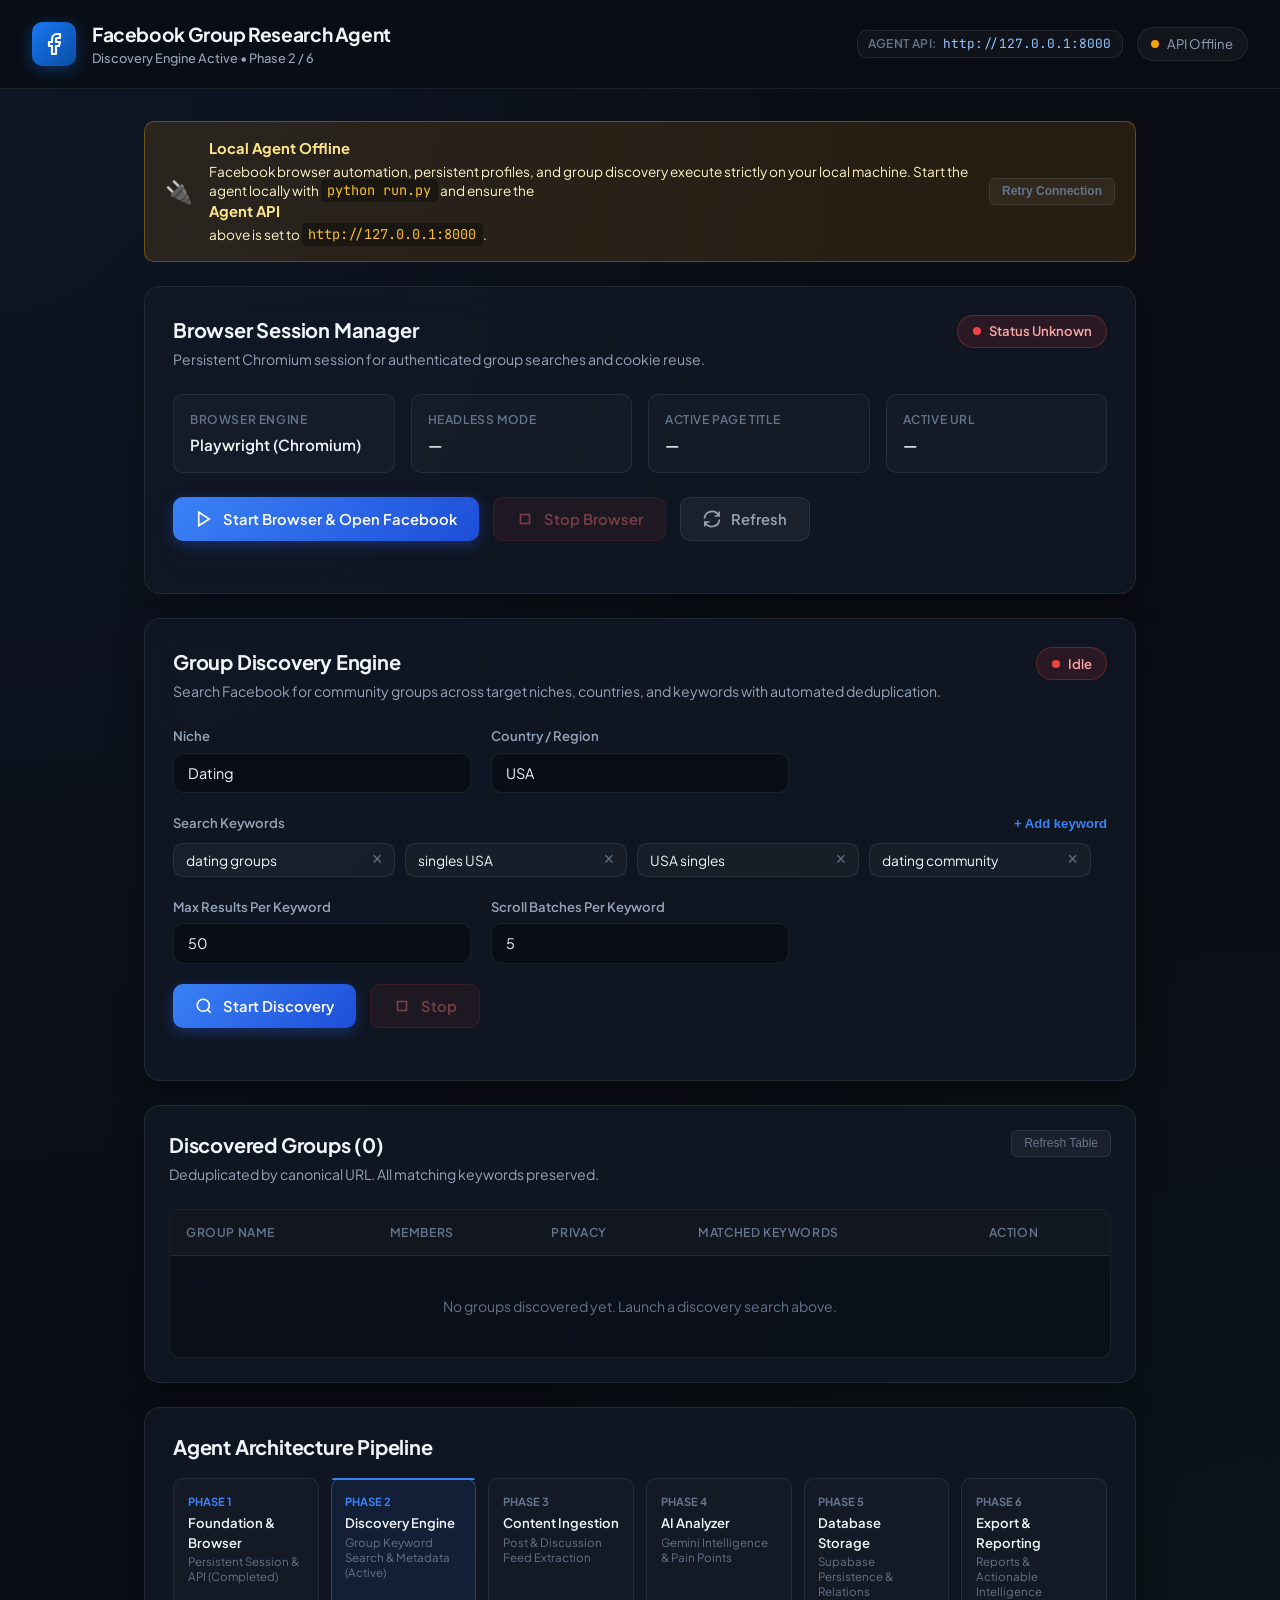
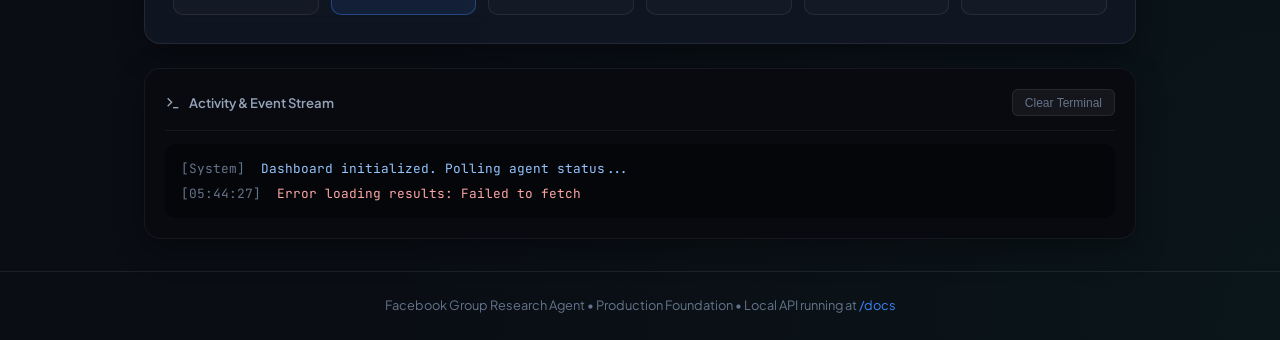
==== index.html @ 236887f1 "fix(vercel): provide root static files and minimal static vercel configuration" ====
<!DOCTYPE html>
<html lang="en">
<head>
  <meta charset="UTF-8">
  <meta name="viewport" content="width=device-width, initial-scale=1.0">
  <title>Facebook Group Research Agent - Control Dashboard</title>
  <link rel="preconnect" href="https://fonts.googleapis.com">
  <link rel="preconnect" href="https://fonts.gstatic.com" crossorigin>
  <link href="https://fonts.googleapis.com/css2?family=Plus+Jakarta+Sans:wght@400;500;600;700&family=JetBrains+Mono:wght@400;500&display=swap" rel="stylesheet">
  <link rel="stylesheet" href="styles.css">
  <link rel="stylesheet" href="/static/styles.css">
</head>
<body>
  <div class="app-layout">
    <!-- Header -->
    <header class="navbar">
      <div class="brand">
        <div class="brand-logo">
          <svg width="24" height="24" viewBox="0 0 24 24" fill="none" stroke="currentColor" stroke-width="2.2" stroke-linecap="round" stroke-linejoin="round">
            <path d="M18 2h-3a5 5 0 0 0-5 5v3H7v4h3v8h4v-8h3l1-4h-4V7a1 1 0 0 1 1-1h3z"></path>
          </svg>
        </div>
        <div>
          <h1 class="brand-title">Facebook Group Research Agent</h1>
          <p class="brand-subtitle">Discovery Engine Active • Phase 2 / 6</p>
        </div>
      </div>
      <div class="header-controls">
        <div class="api-endpoint-config">
          <label for="input-api-base" class="api-label">Agent API:</label>
          <input type="text" id="input-api-base" class="api-input" value="" placeholder="http://127.0.0.1:8000" title="Address of your local running agent server">
        </div>
        <div class="api-badge" id="api-health-badge">
          <span class="status-dot"></span>
          <span id="api-health-text">API Checking...</span>
        </div>
      </div>
    </header>

    <!-- Main Content -->
    <main class="main-container">
      <!-- Local Agent Connection Alert (Displayed when frontend is on Vercel and local agent is offline) -->
      <div id="agent-offline-alert" class="agent-offline-banner hidden">
        <div class="offline-icon">🔌</div>
        <div class="offline-content">
          <strong>Local Agent Offline</strong>
          <p>
            Facebook browser automation, persistent profiles, and group discovery execute strictly on your local machine.
            Start the agent locally with <code>python run.py</code> and ensure the <strong>Agent API</strong> above is set to <code>http://127.0.0.1:8000</code>.
          </p>
        </div>
        <button id="btn-retry-agent-conn" class="btn-sm btn-retry">Retry Connection</button>
      </div>

      <!-- Browser Status Card (Prompt 1) -->
      <section class="card">
        <div class="card-header">
          <div>
            <h2 class="card-title">Browser Session Manager</h2>
            <p class="card-description">
              Persistent Chromium session for authenticated group searches and cookie reuse.
            </p>
          </div>
          <div class="badge-status" id="browser-indicator-badge">
            <span class="pulse-dot" id="pulse-dot"></span>
            <span id="browser-status-label">Checking Status...</span>
          </div>
        </div>

        <div class="metrics-grid">
          <div class="metric-box">
            <div class="metric-label">Browser Engine</div>
            <div class="metric-value">Playwright (Chromium)</div>
          </div>
          <div class="metric-box">
            <div class="metric-label">Headless Mode</div>
            <div class="metric-value" id="headless-status">—</div>
          </div>
          <div class="metric-box">
            <div class="metric-label">Active Page Title</div>
            <div class="metric-value truncate" id="active-title">—</div>
          </div>
          <div class="metric-box">
            <div class="metric-label">Active URL</div>
            <div class="metric-value truncate" id="active-url">—</div>
          </div>
        </div>

        <div class="action-bar">
          <button id="btn-start-browser" class="btn btn-primary">
            <svg width="18" height="18" viewBox="0 0 24 24" fill="none" stroke="currentColor" stroke-width="2.2">
              <polygon points="5 3 19 12 5 21 5 3"></polygon>
            </svg>
            <span>Start Browser & Open Facebook</span>
          </button>
          
          <button id="btn-stop-browser" class="btn btn-secondary" disabled>
            <svg width="18" height="18" viewBox="0 0 24 24" fill="none" stroke="currentColor" stroke-width="2.2">
              <rect x="6" y="6" width="12" height="12"></rect>
            </svg>
            <span>Stop Browser</span>
          </button>

          <button id="btn-refresh-status" class="btn btn-ghost">
            <svg width="18" height="18" viewBox="0 0 24 24" fill="none" stroke="currentColor" stroke-width="2.2">
              <path d="M21.5 2v6h-6M2.5 22v-6h6M2 11.5a10 10 0 0 1 18.8-4.3M22 12.5a10 10 0 0 1-18.8 4.2"/>
            </svg>
            <span>Refresh</span>
          </button>
        </div>
      </section>

      <!-- Group Discovery Configuration & Control (Prompt 2) -->
      <section class="card">
        <div class="card-header">
          <div>
            <h2 class="card-title">Group Discovery Engine</h2>
            <p class="card-description">
              Search Facebook for community groups across target niches, countries, and keywords with automated deduplication.
            </p>
          </div>
          <div class="badge-status" id="discovery-indicator-badge">
            <span class="pulse-dot" id="discovery-pulse-dot"></span>
            <span id="discovery-status-label">Idle</span>
          </div>
        </div>

        <form id="discovery-form" class="discovery-grid">
          <div class="form-group">
            <label class="form-label" for="input-niche">Niche</label>
            <input type="text" id="input-niche" class="form-input" placeholder="e.g. Dating, Fitness, Real Estate" value="Dating" required>
          </div>

          <div class="form-group">
            <label class="form-label" for="input-country">Country / Region</label>
            <input type="text" id="input-country" class="form-input" placeholder="e.g. USA, UK, Canada" value="USA" required>
          </div>

          <div class="form-group full-width">
            <div class="label-row">
              <label class="form-label">Search Keywords</label>
              <button type="button" id="btn-add-keyword" class="btn-text">+ Add keyword</button>
            </div>
            <div id="keywords-container" class="keywords-list">
              <div class="keyword-pill-item">
                <input type="text" class="form-input keyword-input" value="dating groups" required>
                <button type="button" class="btn-remove-kw" title="Remove">&times;</button>
              </div>
              <div class="keyword-pill-item">
                <input type="text" class="form-input keyword-input" value="singles USA" required>
                <button type="button" class="btn-remove-kw" title="Remove">&times;</button>
              </div>
              <div class="keyword-pill-item">
                <input type="text" class="form-input keyword-input" value="USA singles">
                <button type="button" class="btn-remove-kw" title="Remove">&times;</button>
              </div>
              <div class="keyword-pill-item">
                <input type="text" class="form-input keyword-input" value="dating community">
                <button type="button" class="btn-remove-kw" title="Remove">&times;</button>
              </div>
            </div>
          </div>

          <div class="form-group">
            <label class="form-label" for="input-max-results">Max Results Per Keyword</label>
            <input type="number" id="input-max-results" class="form-input" min="5" max="100" value="50">
          </div>

          <div class="form-group">
            <label class="form-label" for="input-scroll-count">Scroll Batches Per Keyword</label>
            <input type="number" id="input-scroll-count" class="form-input" min="1" max="20" value="5">
          </div>
        </form>

        <!-- Live Progress Banner -->
        <div id="discovery-progress-banner" class="progress-banner hidden">
          <div class="progress-details">
            <div>
              <span class="progress-sub">Searching Keyword:</span>
              <strong id="prog-current-keyword" class="progress-keyword">—</strong>
            </div>
            <div>
              <span class="progress-sub">Progress:</span>
              <strong id="prog-keywords-ratio">0 / 0 keywords</strong>
            </div>
            <div>
              <span class="progress-sub">Unique Groups Found:</span>
              <strong id="prog-groups-count" class="progress-count">0</strong>
            </div>
          </div>
          <div class="progress-track">
            <div id="progress-bar-fill" class="progress-fill" style="width: 0%;"></div>
          </div>
        </div>

        <div class="action-bar" style="margin-top: 1.25rem;">
          <button id="btn-start-discovery" class="btn btn-primary">
            <svg width="18" height="18" viewBox="0 0 24 24" fill="none" stroke="currentColor" stroke-width="2.2">
              <circle cx="11" cy="11" r="8"></circle>
              <line x1="21" y1="21" x2="16.65" y2="16.65"></line>
            </svg>
            <span>Start Discovery</span>
          </button>

          <button id="btn-stop-discovery" class="btn btn-secondary" disabled>
            <svg width="18" height="18" viewBox="0 0 24 24" fill="none" stroke="currentColor" stroke-width="2.2">
              <rect x="6" y="6" width="12" height="12"></rect>
            </svg>
            <span>Stop</span>
          </button>
        </div>
      </section>

      <!-- Discovered Groups Results Table -->
      <section class="card results-card">
        <div class="card-header">
          <div>
            <h2 class="card-title">Discovered Groups (<span id="results-count-badge">0</span>)</h2>
            <p class="card-description">
              Deduplicated by canonical URL. All matching keywords preserved.
            </p>
          </div>
          <button id="btn-refresh-results" class="btn-sm">Refresh Table</button>
        </div>

        <div class="table-container">
          <table class="data-table" id="groups-table">
            <thead>
              <tr>
                <th>Group Name</th>
                <th>Members</th>
                <th>Privacy</th>
                <th>Matched Keywords</th>
                <th>Action</th>
              </tr>
            </thead>
            <tbody id="groups-table-body">
              <tr class="empty-row">
                <td colspan="5">No groups discovered yet. Launch a discovery search above.</td>
              </tr>
            </tbody>
          </table>
        </div>
      </section>

      <!-- Architecture Pipeline Roadmap -->
      <section class="card roadmap-card">
        <h2 class="card-title">Agent Architecture Pipeline</h2>
        <div class="pipeline-steps">
          <div class="step-card completed">
            <div class="step-num">Phase 1</div>
            <div class="step-title">Foundation & Browser</div>
            <div class="step-desc">Persistent Session & API (Completed)</div>
          </div>
          <div class="step-card active">
            <div class="step-num">Phase 2</div>
            <div class="step-title">Discovery Engine</div>
            <div class="step-desc">Group Keyword Search & Metadata (Active)</div>
          </div>
          <div class="step-card upcoming">
            <div class="step-num">Phase 3</div>
            <div class="step-title">Content Ingestion</div>
            <div class="step-desc">Post & Discussion Feed Extraction</div>
          </div>
          <div class="step-card upcoming">
            <div class="step-num">Phase 4</div>
            <div class="step-title">AI Analyzer</div>
            <div class="step-desc">Gemini Intelligence & Pain Points</div>
          </div>
          <div class="step-card upcoming">
            <div class="step-num">Phase 5</div>
            <div class="step-title">Database Storage</div>
            <div class="step-desc">Supabase Persistence & Relations</div>
          </div>
          <div class="step-card upcoming">
            <div class="step-num">Phase 6</div>
            <div class="step-title">Export & Reporting</div>
            <div class="step-desc">Reports & Actionable Intelligence</div>
          </div>
        </div>
      </section>

      <!-- Live Terminal / Activity Log -->
      <section class="card terminal-card">
        <div class="terminal-header">
          <div class="terminal-title">
            <svg width="16" height="16" viewBox="0 0 24 24" fill="none" stroke="currentColor" stroke-width="2">
              <polyline points="4 17 10 11 4 5"></polyline>
              <line x1="12" y1="19" x2="20" y2="19"></line>
            </svg>
            <span>Activity & Event Stream</span>
          </div>
          <button id="btn-clear-logs" class="btn-sm">Clear Terminal</button>
        </div>
        <div id="terminal-output" class="terminal-body">
          <div class="log-entry info"><span class="log-time">[System]</span> Dashboard initialized. Polling agent status...</div>
        </div>
      </section>
    </main>

    <footer class="footer">
      Facebook Group Research Agent &bull; Production Foundation &bull; Local API running at <a href="/docs" target="_blank">/docs</a>
    </footer>
  </div>

  <script src="app.js"></script>
  <script>
    // Fallback if not loaded via relative path
    if (typeof checkHealth === 'undefined') {
      const s = document.createElement('script');
      s.src = '/static/app.js';
      document.body.appendChild(s);
    }
  </script>
</body>
</html>
---- styles.css ----
:root {
  --bg-primary: #0a0d14;
  --bg-secondary: #101622;
  --bg-card: rgba(18, 24, 38, 0.75);
  --border-subtle: rgba(255, 255, 255, 0.08);
  --border-active: rgba(59, 130, 246, 0.4);
  
  --text-main: #f1f5f9;
  --text-muted: #94a3b8;
  --text-dim: #64748b;

  --accent-blue: #3b82f6;
  --accent-blue-hover: #2563eb;
  --accent-cyan: #06b6d4;
  --accent-green: #10b981;
  --accent-red: #ef4444;
  --accent-amber: #f59e0b;

  --font-sans: 'Plus Jakarta Sans', -apple-system, BlinkMacSystemFont, sans-serif;
  --font-mono: 'JetBrains Mono', monospace;
  --radius-lg: 16px;
  --radius-md: 10px;
  --radius-sm: 6px;
  --transition: all 0.2s cubic-bezier(0.16, 1, 0.3, 1);
}

* {
  box-sizing: border-box;
  margin: 0;
  padding: 0;
}

body {
  font-family: var(--font-sans);
  background-color: var(--bg-primary);
  background-image: 
    radial-gradient(at 0% 0%, rgba(59, 130, 246, 0.08) 0px, transparent 50%),
    radial-gradient(at 100% 100%, rgba(16, 185, 129, 0.05) 0px, transparent 50%);
  color: var(--text-main);
  min-height: 100vh;
  line-height: 1.5;
  -webkit-font-smoothing: antialiased;
}

.app-layout {
  display: flex;
  flex-direction: column;
  min-height: 100vh;
}

/* Navbar */
.navbar {
  display: flex;
  justify-content: space-between;
  align-items: center;
  padding: 1.25rem 2rem;
  background: rgba(10, 13, 20, 0.85);
  backdrop-filter: blur(12px);
  border-bottom: 1px solid var(--border-subtle);
  position: sticky;
  top: 0;
  z-index: 50;
}

.brand {
  display: flex;
  align-items: center;
  gap: 1rem;
}

.brand-logo {
  width: 44px;
  height: 44px;
  background: linear-gradient(135deg, #1877f2 0%, #0a4ea3 100%);
  border-radius: var(--radius-md);
  display: flex;
  align-items: center;
  justify-content: center;
  color: #fff;
  box-shadow: 0 4px 16px rgba(24, 119, 242, 0.35);
}

.brand-title {
  font-size: 1.2rem;
  font-weight: 700;
  letter-spacing: -0.02em;
}

.brand-subtitle {
  font-size: 0.8rem;
  color: var(--text-muted);
  font-weight: 500;
}

.header-controls {
  display: flex;
  align-items: center;
  gap: 0.85rem;
  flex-wrap: wrap;
}

.api-endpoint-config {
  display: inline-flex;
  align-items: center;
  gap: 0.4rem;
  background: rgba(255, 255, 255, 0.03);
  border: 1px solid var(--border-subtle);
  border-radius: var(--radius-md);
  padding: 0.25rem 0.6rem;
}

.api-label {
  font-size: 0.75rem;
  color: var(--text-dim);
  font-weight: 600;
  text-transform: uppercase;
  letter-spacing: 0.03em;
}

.api-input {
  background: transparent;
  border: none;
  color: #93c5fd;
  font-family: var(--font-mono);
  font-size: 0.8rem;
  outline: none;
  width: 170px;
}

.api-badge {
  display: inline-flex;
  align-items: center;
  gap: 0.5rem;
  background: rgba(255, 255, 255, 0.04);
  border: 1px solid var(--border-subtle);
  padding: 0.4rem 0.85rem;
  border-radius: 9999px;
  font-size: 0.82rem;
  color: var(--text-muted);
}

.status-dot {
  width: 8px;
  height: 8px;
  border-radius: 50%;
  background-color: var(--accent-amber);
}

.status-dot.active {
  background-color: var(--accent-green);
  box-shadow: 0 0 10px rgba(16, 185, 129, 0.8);
}

/* Main Container */
.main-container {
  flex: 1;
  max-width: 1040px;
  width: 100%;
  margin: 2rem auto;
  padding: 0 1.5rem;
  display: flex;
  flex-direction: column;
  gap: 1.5rem;
}

/* Agent Offline Banner */
.agent-offline-banner {
  display: flex;
  align-items: center;
  gap: 1rem;
  background: rgba(245, 158, 11, 0.12);
  border: 1px solid rgba(245, 158, 11, 0.35);
  border-radius: var(--radius-md);
  padding: 1rem 1.25rem;
  color: #fef3c7;
  font-size: 0.85rem;
  line-height: 1.4;
}

.agent-offline-banner.hidden {
  display: none;
}

.offline-icon {
  font-size: 1.4rem;
  line-height: 1;
}

.offline-content {
  flex: 1;
}

.offline-content strong {
  display: block;
  font-size: 0.92rem;
  color: #fde68a;
  margin-bottom: 0.2rem;
}

.offline-content code {
  background: rgba(0, 0, 0, 0.35);
  padding: 0.15rem 0.4rem;
  border-radius: 4px;
  color: #fbbf24;
  font-family: var(--font-mono);
}

.btn-retry {
  background: rgba(245, 158, 11, 0.2);
  border: 1px solid rgba(245, 158, 11, 0.4);
  color: #fef3c7;
  font-weight: 600;
  cursor: pointer;
  white-space: nowrap;
}

.btn-retry:hover {
  background: rgba(245, 158, 11, 0.35);
}

/* Card Common */
.card {
  background: var(--bg-card);
  border: 1px solid var(--border-subtle);
  border-radius: var(--radius-lg);
  padding: 1.75rem;
  backdrop-filter: blur(16px);
  box-shadow: 0 10px 30px rgba(0, 0, 0, 0.35);
  transition: var(--transition);
}

.card:hover {
  border-color: rgba(255, 255, 255, 0.12);
}

.card-header {
  display: flex;
  justify-content: space-between;
  align-items: flex-start;
  margin-bottom: 1.5rem;
}

.card-title {
  font-size: 1.25rem;
  font-weight: 700;
  letter-spacing: -0.01em;
}

.card-description {
  font-size: 0.88rem;
  color: var(--text-muted);
  margin-top: 0.25rem;
}

/* Status Badge */
.badge-status {
  display: inline-flex;
  align-items: center;
  gap: 0.5rem;
  background: rgba(239, 68, 68, 0.12);
  border: 1px solid rgba(239, 68, 68, 0.3);
  color: #fca5a5;
  padding: 0.35rem 0.9rem;
  border-radius: 9999px;
  font-size: 0.82rem;
  font-weight: 600;
}

.badge-status.running {
  background: rgba(16, 185, 129, 0.15);
  border-color: rgba(16, 185, 129, 0.4);
  color: #6ee7b7;
}

.pulse-dot {
  width: 8px;
  height: 8px;
  border-radius: 50%;
  background-color: var(--accent-red);
}

.badge-status.running .pulse-dot {
  background-color: var(--accent-green);
  box-shadow: 0 0 10px var(--accent-green);
  animation: pulse 2s infinite;
}

@keyframes pulse {
  0% { transform: scale(0.95); box-shadow: 0 0 0 0 rgba(16, 185, 129, 0.7); }
  70% { transform: scale(1); box-shadow: 0 0 0 6px rgba(16, 185, 129, 0); }
  100% { transform: scale(0.95); box-shadow: 0 0 0 0 rgba(16, 185, 129, 0); }
}

/* Metrics Grid */
.metrics-grid {
  display: grid;
  grid-template-columns: repeat(auto-fit, minmax(200px, 1fr));
  gap: 1rem;
  margin-bottom: 1.5rem;
}

.metric-box {
  background: rgba(255, 255, 255, 0.025);
  border: 1px solid var(--border-subtle);
  border-radius: var(--radius-md);
  padding: 1rem;
}

.metric-label {
  font-size: 0.75rem;
  color: var(--text-dim);
  text-transform: uppercase;
  letter-spacing: 0.05em;
  font-weight: 600;
  margin-bottom: 0.3rem;
}

.metric-value {
  font-size: 0.95rem;
  font-weight: 600;
  color: var(--text-main);
}

.truncate {
  white-space: nowrap;
  overflow: hidden;
  text-overflow: ellipsis;
}

/* Action Bar */
.action-bar {
  display: flex;
  flex-wrap: wrap;
  gap: 0.85rem;
  margin-bottom: 1.5rem;
}

.btn {
  display: inline-flex;
  align-items: center;
  gap: 0.6rem;
  padding: 0.75rem 1.4rem;
  font-size: 0.92rem;
  font-weight: 600;
  font-family: inherit;
  border-radius: var(--radius-md);
  cursor: pointer;
  border: none;
  transition: var(--transition);
}

.btn:disabled {
  opacity: 0.45;
  cursor: not-allowed;
  pointer-events: none;
}

.btn-primary {
  background: linear-gradient(135deg, var(--accent-blue) 0%, #1d4ed8 100%);
  color: #fff;
  box-shadow: 0 4px 14px rgba(37, 99, 235, 0.35);
}

.btn-primary:hover:not(:disabled) {
  background: linear-gradient(135deg, #2563eb 0%, #1e40af 100%);
  transform: translateY(-1px);
  box-shadow: 0 6px 20px rgba(37, 99, 235, 0.45);
}

.btn-secondary {
  background: rgba(239, 68, 68, 0.15);
  border: 1px solid rgba(239, 68, 68, 0.3);
  color: #f87171;
}

.btn-secondary:hover:not(:disabled) {
  background: rgba(239, 68, 68, 0.25);
  transform: translateY(-1px);
}

.btn-ghost {
  background: rgba(255, 255, 255, 0.05);
  border: 1px solid var(--border-subtle);
  color: var(--text-muted);
}

.btn-ghost:hover {
  background: rgba(255, 255, 255, 0.1);
  color: var(--text-main);
}

.btn-sm {
  background: rgba(255, 255, 255, 0.05);
  border: 1px solid var(--border-subtle);
  color: var(--text-dim);
  padding: 0.35rem 0.75rem;
  font-size: 0.75rem;
  border-radius: var(--radius-sm);
  cursor: pointer;
  transition: var(--transition);
}

.btn-sm:hover {
  background: rgba(255, 255, 255, 0.1);
  color: var(--text-main);
}

/* Notice Box */
.notice-box {
  display: flex;
  gap: 0.85rem;
  background: rgba(59, 130, 246, 0.08);
  border: 1px solid rgba(59, 130, 246, 0.25);
  border-radius: var(--radius-md);
  padding: 0.9rem 1.15rem;
  font-size: 0.85rem;
  line-height: 1.5;
  color: #bfdbfe;
}

.notice-icon {
  font-size: 1.2rem;
  line-height: 1;
}

.notice-text code {
  background: rgba(0, 0, 0, 0.3);
  padding: 0.1rem 0.4rem;
  border-radius: 4px;
  font-family: var(--font-mono);
  font-size: 0.8rem;
  color: #93c5fd;
}

/* Roadmap Pipeline */
.roadmap-card {
  padding-top: 1.5rem;
}

.pipeline-steps {
  display: grid;
  grid-template-columns: repeat(auto-fit, minmax(140px, 1fr));
  gap: 0.75rem;
  margin-top: 1rem;
}

.step-card {
  background: rgba(255, 255, 255, 0.02);
  border: 1px solid var(--border-subtle);
  border-radius: var(--radius-md);
  padding: 0.85rem;
  position: relative;
  transition: var(--transition);
}

.step-card.active {
  background: rgba(59, 130, 246, 0.1);
  border-color: rgba(59, 130, 246, 0.4);
}

.step-card.active::before {
  content: "";
  position: absolute;
  top: -1px;
  left: 0;
  right: 0;
  height: 2px;
  background: var(--accent-blue);
  border-radius: 4px 4px 0 0;
}

.step-num {
  font-size: 0.7rem;
  font-weight: 700;
  color: var(--accent-blue);
  text-transform: uppercase;
  margin-bottom: 0.2rem;
}

.step-card.upcoming .step-num {
  color: var(--text-dim);
}

.step-title {
  font-size: 0.82rem;
  font-weight: 600;
  color: var(--text-main);
  margin-bottom: 0.2rem;
}

.step-desc {
  font-size: 0.72rem;
  color: var(--text-dim);
  line-height: 1.3;
}

/* Terminal Card */
.terminal-card {
  padding: 1.25rem;
  background: #080a0f;
  border-color: rgba(255, 255, 255, 0.06);
}

.terminal-header {
  display: flex;
  justify-content: space-between;
  align-items: center;
  padding-bottom: 0.85rem;
  border-bottom: 1px solid rgba(255, 255, 255, 0.06);
  margin-bottom: 0.85rem;
}

.terminal-title {
  display: flex;
  align-items: center;
  gap: 0.5rem;
  font-size: 0.82rem;
  font-weight: 600;
  color: var(--text-muted);
}

.terminal-body {
  font-family: var(--font-mono);
  font-size: 0.8rem;
  background: rgba(0, 0, 0, 0.4);
  padding: 1rem;
  border-radius: var(--radius-md);
  max-height: 220px;
  overflow-y: auto;
  display: flex;
  flex-direction: column;
  gap: 0.4rem;
}

.log-entry {
  line-height: 1.4;
  word-break: break-all;
}

.log-time {
  color: var(--text-dim);
  margin-right: 0.5rem;
}

.log-entry.info {
  color: #93c5fd;
}

.log-entry.success {
  color: #86efac;
}

.log-entry.error {
  color: #fca5a5;
}

.log-entry.warning {
  color: #fde047;
}

/* Footer */
.footer {
  text-align: center;
  padding: 1.5rem;
  font-size: 0.8rem;
  color: var(--text-dim);
  border-top: 1px solid var(--border-subtle);
}

.footer a {
  color: var(--accent-blue);
  text-decoration: none;
}

.footer a:hover {
  text-decoration: underline;
}

/* =========================================
   Discovery UI Styles (Prompt 2)
   ========================================= */

.discovery-grid {
  display: grid;
  grid-template-columns: repeat(auto-fit, minmax(220px, 1fr));
  gap: 1.25rem;
  margin-top: 1rem;
}

.form-group {
  display: flex;
  flex-direction: column;
  gap: 0.4rem;
}

.form-group.full-width {
  grid-column: 1 / -1;
}

.label-row {
  display: flex;
  justify-content: space-between;
  align-items: center;
}

.form-label {
  font-size: 0.82rem;
  font-weight: 600;
  color: var(--text-muted);
}

.btn-text {
  background: none;
  border: none;
  color: var(--accent-blue);
  font-size: 0.82rem;
  font-weight: 600;
  cursor: pointer;
  padding: 0;
  transition: var(--transition);
}

.btn-text:hover {
  color: #60a5fa;
  text-decoration: underline;
}

.form-input {
  background: rgba(0, 0, 0, 0.35);
  border: 1px solid var(--border-subtle);
  border-radius: var(--radius-md);
  padding: 0.65rem 0.9rem;
  font-size: 0.9rem;
  color: var(--text-main);
  font-family: inherit;
  outline: none;
  transition: var(--transition);
}

.form-input:focus {
  border-color: var(--accent-blue);
  box-shadow: 0 0 0 3px rgba(59, 130, 246, 0.2);
}

/* Keywords dynamic list */
.keywords-list {
  display: flex;
  flex-wrap: wrap;
  gap: 0.6rem;
  margin-top: 0.25rem;
}

.keyword-pill-item {
  display: inline-flex;
  align-items: center;
  background: rgba(255, 255, 255, 0.04);
  border: 1px solid var(--border-subtle);
  border-radius: var(--radius-md);
  padding: 0.2rem 0.4rem 0.2rem 0.75rem;
  gap: 0.4rem;
}

.keyword-pill-item .keyword-input {
  background: transparent;
  border: none;
  color: var(--text-main);
  font-size: 0.86rem;
  padding: 0.25rem 0;
  min-width: 130px;
  outline: none;
}

.btn-remove-kw {
  background: none;
  border: none;
  color: var(--text-dim);
  font-size: 1.1rem;
  cursor: pointer;
  line-height: 1;
  padding: 0.2rem 0.35rem;
  border-radius: 4px;
  transition: var(--transition);
}

.btn-remove-kw:hover {
  color: var(--accent-red);
  background: rgba(239, 68, 68, 0.15);
}

/* Progress Banner */
.progress-banner {
  background: rgba(59, 130, 246, 0.09);
  border: 1px solid rgba(59, 130, 246, 0.3);
  border-radius: var(--radius-md);
  padding: 1rem 1.25rem;
  margin-top: 1.25rem;
  transition: var(--transition);
}

.progress-banner.hidden {
  display: none;
}

.progress-details {
  display: flex;
  flex-wrap: wrap;
  justify-content: space-between;
  gap: 1rem;
  font-size: 0.85rem;
  margin-bottom: 0.75rem;
}

.progress-sub {
  color: var(--text-dim);
  margin-right: 0.35rem;
}

.progress-keyword {
  color: #93c5fd;
  font-weight: 600;
}

.progress-count {
  color: var(--accent-green);
  font-weight: 700;
}

.progress-track {
  width: 100%;
  height: 6px;
  background: rgba(255, 255, 255, 0.08);
  border-radius: 999px;
  overflow: hidden;
}

.progress-fill {
  height: 100%;
  background: linear-gradient(90deg, var(--accent-blue) 0%, var(--accent-cyan) 100%);
  border-radius: 999px;
  transition: width 0.3s ease;
}

/* Results Table */
.results-card {
  padding: 1.5rem;
}

.table-container {
  overflow-x: auto;
  border: 1px solid var(--border-subtle);
  border-radius: var(--radius-md);
  background: rgba(0, 0, 0, 0.25);
  margin-top: 1rem;
}

.data-table {
  width: 100%;
  border-collapse: collapse;
  text-align: left;
  font-size: 0.88rem;
}

.data-table th {
  background: rgba(255, 255, 255, 0.03);
  padding: 0.85rem 1rem;
  color: var(--text-dim);
  font-weight: 600;
  font-size: 0.76rem;
  text-transform: uppercase;
  letter-spacing: 0.05em;
  border-bottom: 1px solid var(--border-subtle);
}

.data-table td {
  padding: 0.9rem 1rem;
  border-bottom: 1px solid var(--border-subtle);
  color: var(--text-main);
  vertical-align: middle;
}

.data-table tr:last-child td {
  border-bottom: none;
}

.data-table tr:hover:not(.empty-row) {
  background: rgba(255, 255, 255, 0.02);
}

.empty-row td {
  text-align: center;
  color: var(--text-dim);
  padding: 2.5rem 1rem;
}

.privacy-tag {
  display: inline-flex;
  align-items: center;
  padding: 0.2rem 0.55rem;
  border-radius: 999px;
  font-size: 0.72rem;
  font-weight: 600;
  text-transform: uppercase;
}

.privacy-tag.public {
  background: rgba(16, 185, 129, 0.15);
  color: #6ee7b7;
  border: 1px solid rgba(16, 185, 129, 0.3);
}

.privacy-tag.private {
  background: rgba(245, 158, 11, 0.15);
  color: #fcd34d;
  border: 1px solid rgba(245, 158, 11, 0.3);
}

.privacy-tag.unknown {
  background: rgba(255, 255, 255, 0.05);
  color: var(--text-dim);
  border: 1px solid var(--border-subtle);
}

.keywords-badge-list {
  display: flex;
  flex-wrap: wrap;
  gap: 0.3rem;
}

.kw-badge {
  background: rgba(59, 130, 246, 0.12);
  color: #bfdbfe;
  padding: 0.15rem 0.45rem;
  border-radius: 4px;
  font-size: 0.74rem;
  font-weight: 500;
}

.btn-table-action {
  display: inline-flex;
  align-items: center;
  gap: 0.35rem;
  color: var(--accent-blue);
  text-decoration: none;
  font-weight: 600;
  font-size: 0.8rem;
  padding: 0.35rem 0.7rem;
  border-radius: var(--radius-sm);
  background: rgba(59, 130, 246, 0.1);
  transition: var(--transition);
}

.btn-table-action:hover {
  background: rgba(59, 130, 246, 0.22);
  color: #60a5fa;
}
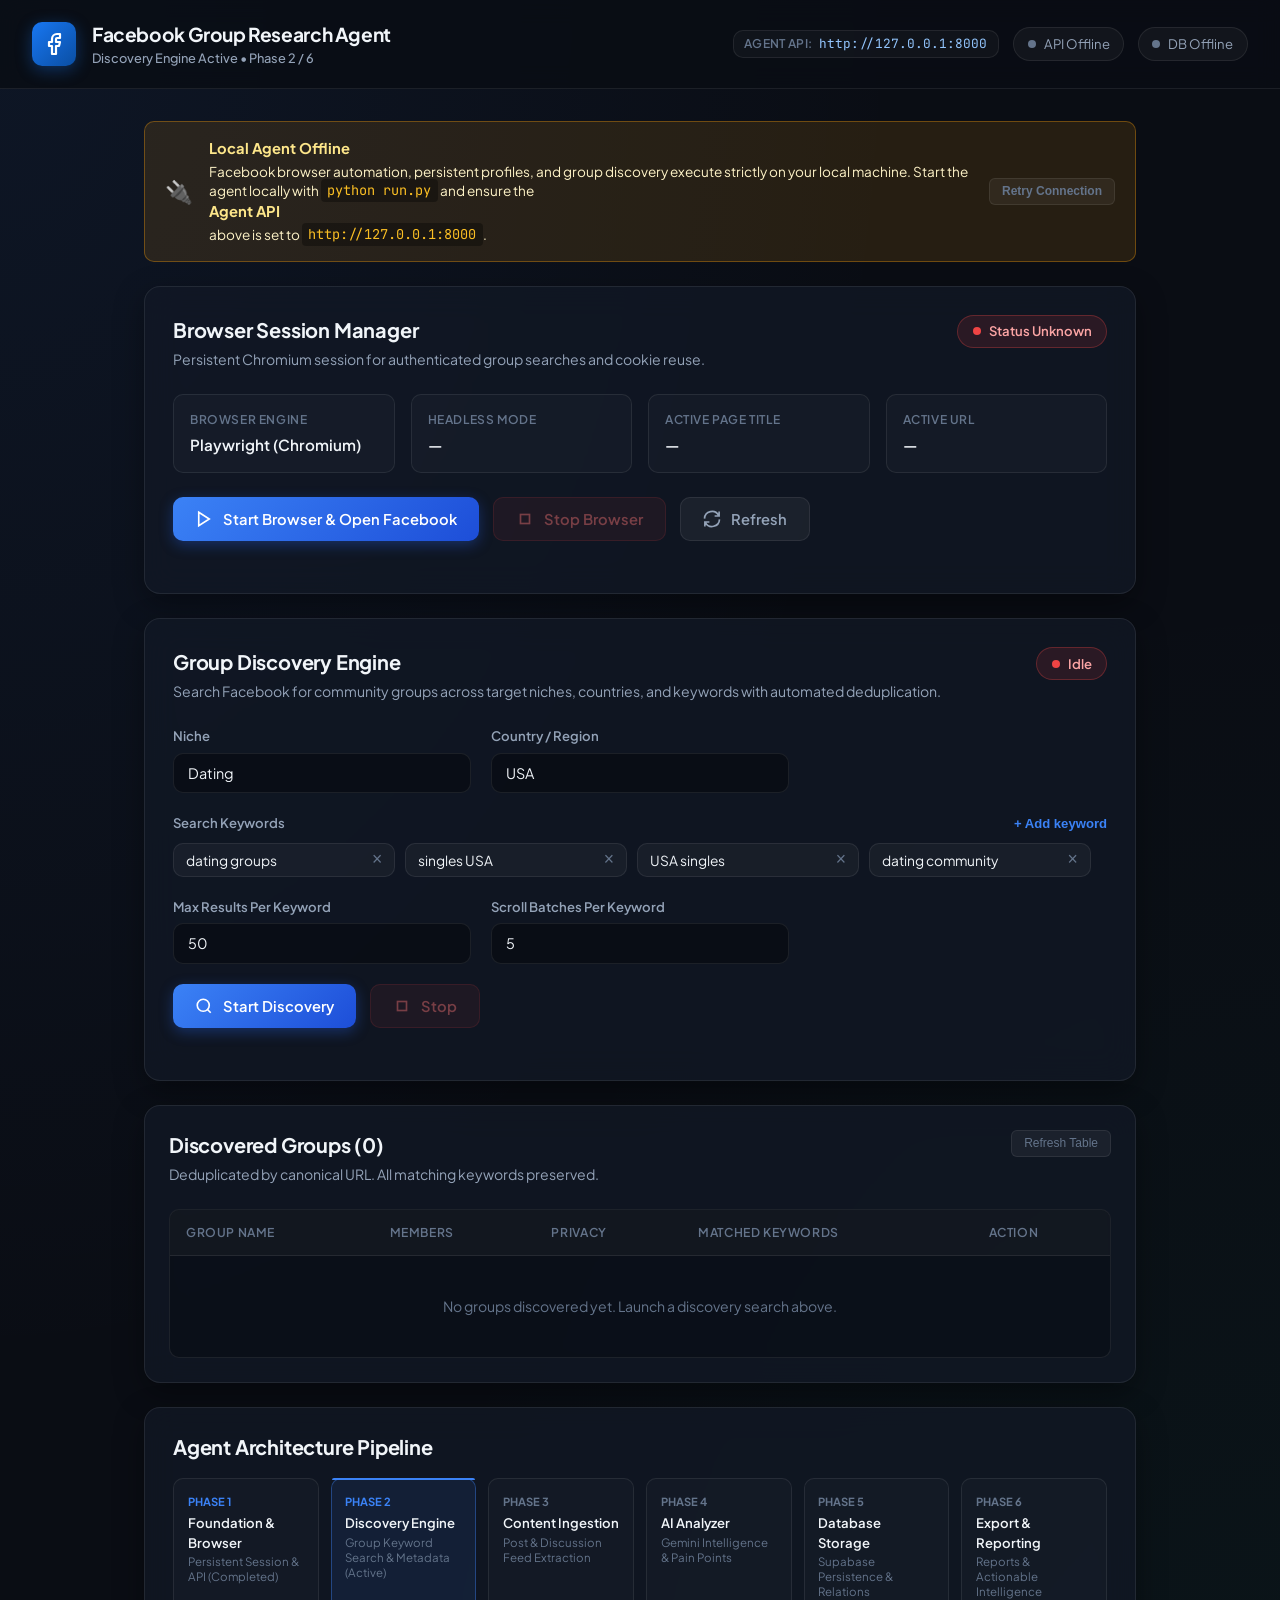
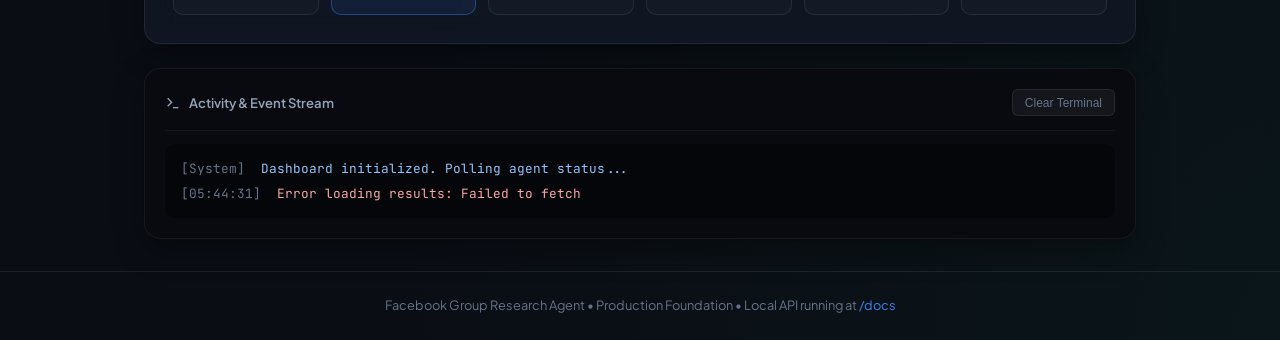
==== commit eb62a693: "feat: complete Supabase persistence and live database integration" ====
--- a/index.html
+++ b/index.html
@@ -34,6 +34,10 @@
           <span class="status-dot"></span>
           <span id="api-health-text">API Checking...</span>
         </div>
+        <div class="api-badge" id="db-health-badge" title="Supabase Database Persistence Status">
+          <span class="status-dot" id="db-status-dot"></span>
+          <span id="db-health-text">DB Checking...</span>
+        </div>
       </div>
     </header>
 
--- a/styles.css
+++ b/styles.css
@@ -143,12 +143,22 @@
   width: 8px;
   height: 8px;
   border-radius: 50%;
-  background-color: var(--accent-amber);
+  background-color: var(--text-dim);
 }
 
 .status-dot.active {
   background-color: var(--accent-green);
   box-shadow: 0 0 10px rgba(16, 185, 129, 0.8);
+}
+
+.status-dot.warning {
+  background-color: var(--accent-amber);
+  box-shadow: 0 0 10px rgba(245, 158, 11, 0.8);
+}
+
+.status-dot.error {
+  background-color: var(--accent-red);
+  box-shadow: 0 0 10px rgba(239, 68, 68, 0.8);
 }
 
 /* Main Container */
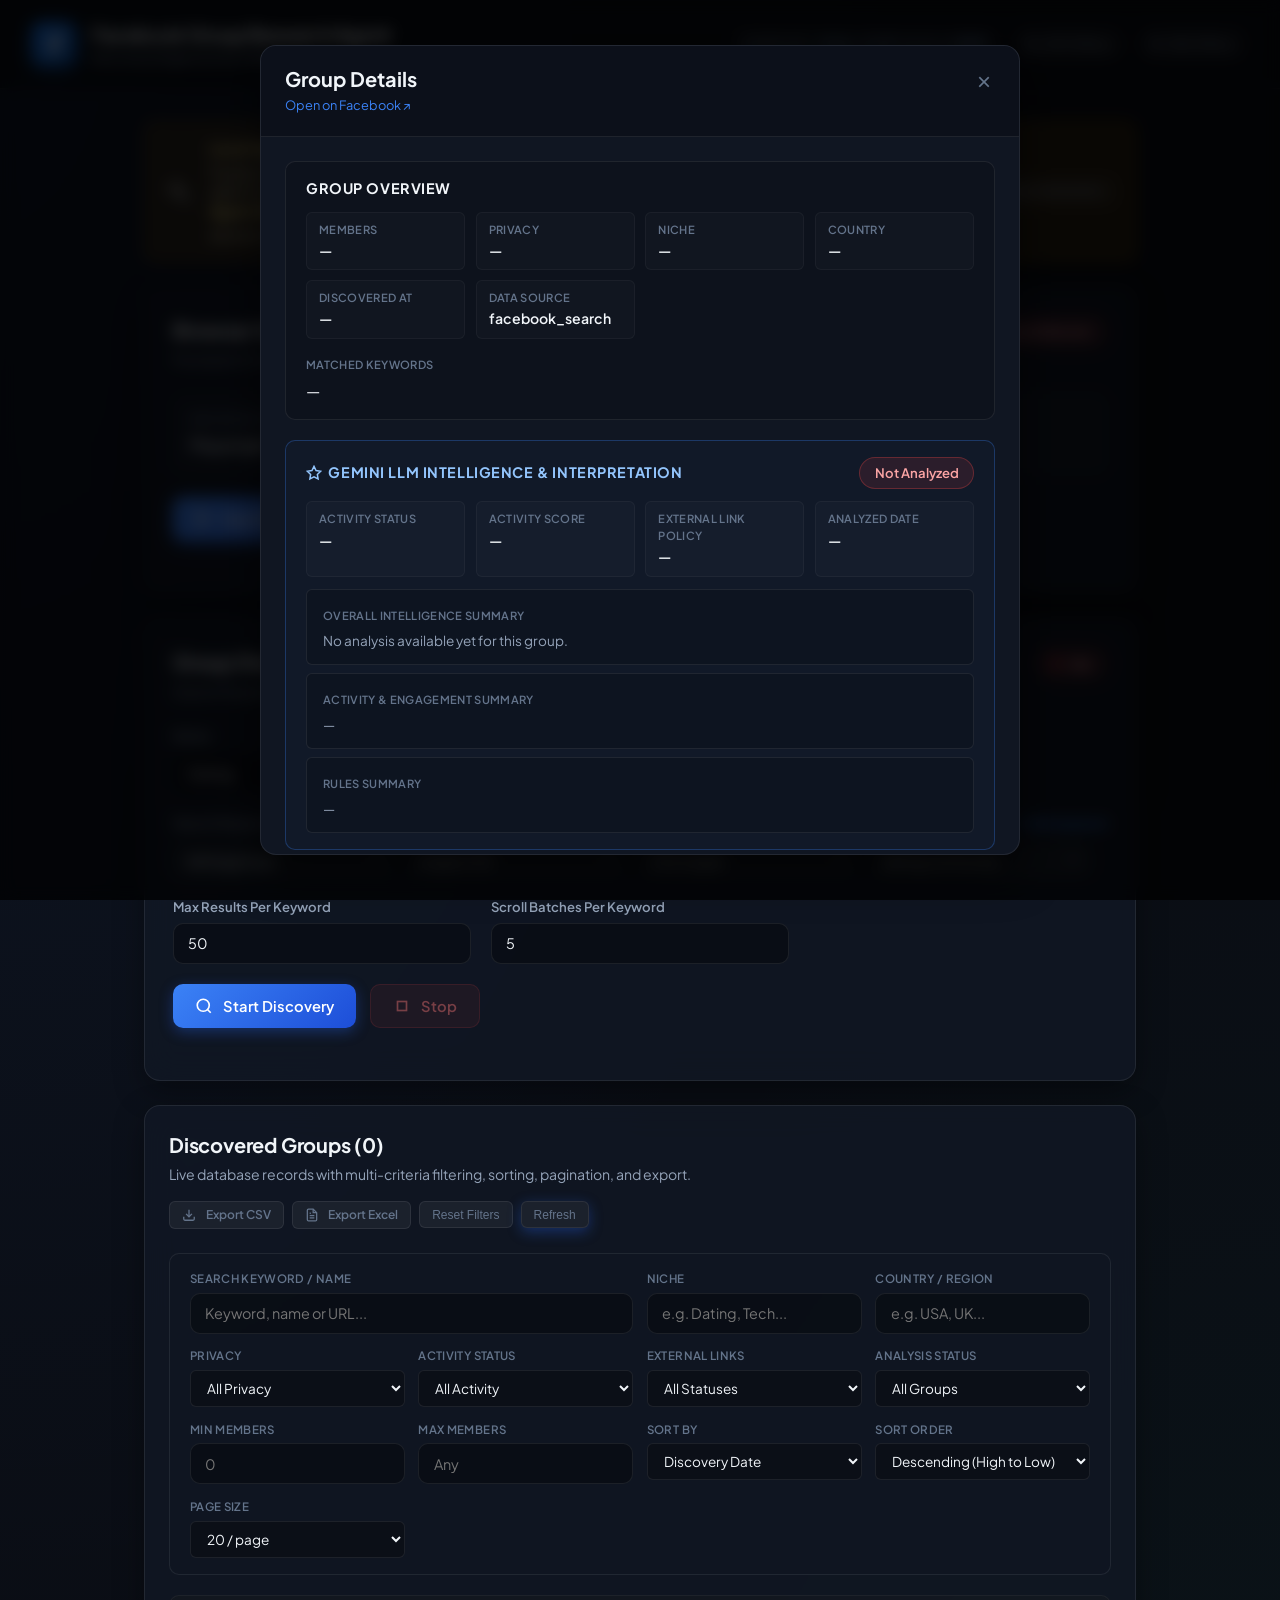
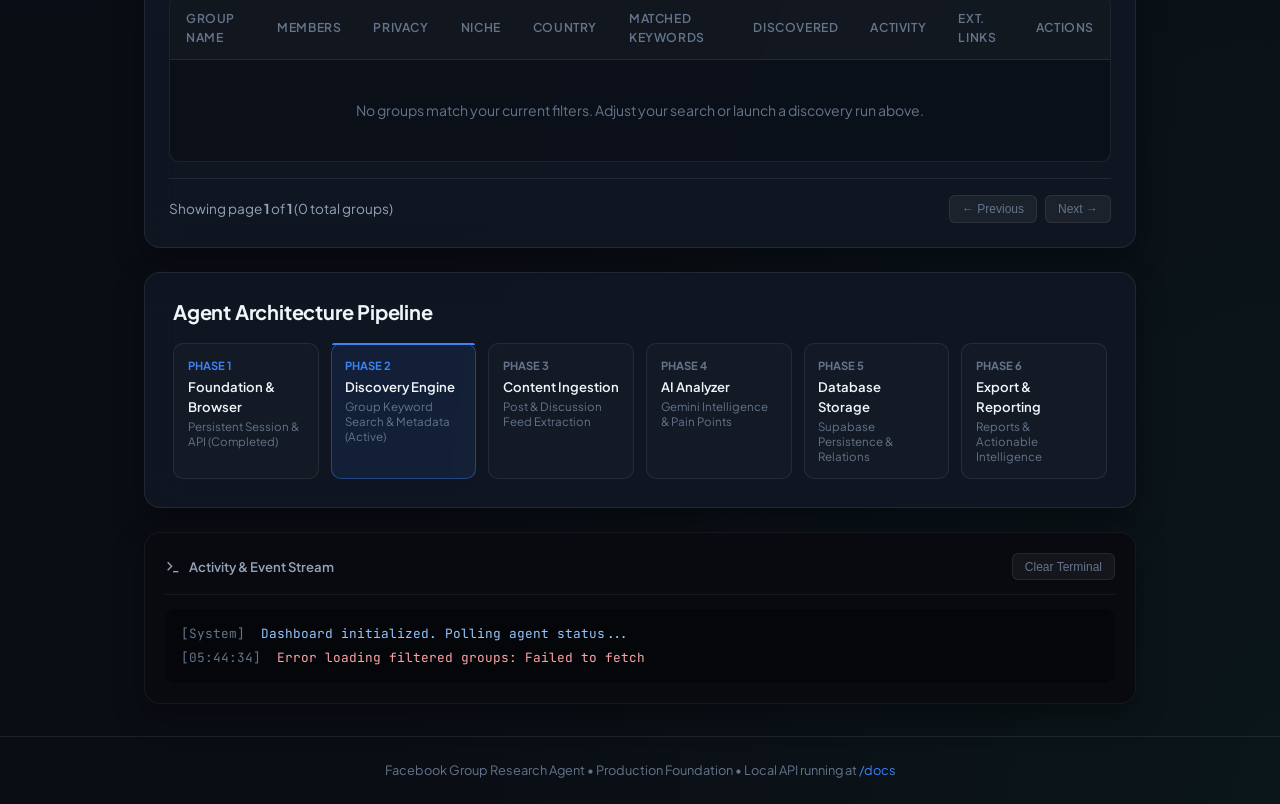
==== commit 351e0fea: "feat: implement dashboard filters, sorting, pagination, and CSV/Excel export" ====
--- a/index.html
+++ b/index.html
@@ -215,16 +215,127 @@
         </div>
       </section>
 
-      <!-- Discovered Groups Results Table -->
+      <!-- Discovered Groups Results Table & Filter Engine (Prompt 5) -->
       <section class="card results-card">
-        <div class="card-header">
+        <div class="card-header results-header">
           <div>
             <h2 class="card-title">Discovered Groups (<span id="results-count-badge">0</span>)</h2>
             <p class="card-description">
-              Deduplicated by canonical URL. All matching keywords preserved.
+              Live database records with multi-criteria filtering, sorting, pagination, and export.
             </p>
           </div>
-          <button id="btn-refresh-results" class="btn-sm">Refresh Table</button>
+          <div class="header-action-group">
+            <button id="btn-export-csv" class="btn btn-secondary btn-sm" title="Export current filtered results to CSV">
+              <svg width="14" height="14" viewBox="0 0 24 24" fill="none" stroke="currentColor" stroke-width="2.2">
+                <path d="M21 15v4a2 2 0 0 1-2 2H5a2 2 0 0 1-2-2v-4"></path>
+                <polyline points="7 10 12 15 17 10"></polyline>
+                <line x1="12" y1="15" x2="12" y2="3"></line>
+              </svg>
+              <span>Export CSV</span>
+            </button>
+            <button id="btn-export-excel" class="btn btn-secondary btn-sm" title="Export current filtered results to Excel (.xlsx)">
+              <svg width="14" height="14" viewBox="0 0 24 24" fill="none" stroke="currentColor" stroke-width="2.2">
+                <path d="M14 2H6a2 2 0 0 0-2 2v16a2 2 0 0 0 2 2h12a2 2 0 0 0 2-2V8z"></path>
+                <polyline points="14 2 14 8 20 8"></polyline>
+                <line x1="16" y1="13" x2="8" y2="13"></line>
+                <line x1="16" y1="17" x2="8" y2="17"></line>
+                <polyline points="10 9 9 9 8 9"></polyline>
+              </svg>
+              <span>Export Excel</span>
+            </button>
+            <button id="btn-reset-filters" class="btn-sm" title="Reset all filters to defaults">Reset Filters</button>
+            <button id="btn-refresh-results" class="btn-sm btn-primary">Refresh</button>
+          </div>
+        </div>
+
+        <!-- Filter Controls Panel -->
+        <div class="filters-panel">
+          <div class="filters-grid">
+            <div class="filter-item search-item">
+              <label for="filter-keyword">Search Keyword / Name</label>
+              <input type="text" id="filter-keyword" class="form-input" placeholder="Keyword, name or URL...">
+            </div>
+            <div class="filter-item">
+              <label for="filter-niche">Niche</label>
+              <input type="text" id="filter-niche" class="form-input" placeholder="e.g. Dating, Tech...">
+            </div>
+            <div class="filter-item">
+              <label for="filter-country">Country / Region</label>
+              <input type="text" id="filter-country" class="form-input" placeholder="e.g. USA, UK...">
+            </div>
+            <div class="filter-item">
+              <label for="filter-privacy">Privacy</label>
+              <select id="filter-privacy" class="form-select">
+                <option value="all">All Privacy</option>
+                <option value="Public">Public</option>
+                <option value="Private">Private</option>
+                <option value="Unknown">Unknown</option>
+              </select>
+            </div>
+
+            <div class="filter-item">
+              <label for="filter-activity">Activity Status</label>
+              <select id="filter-activity" class="form-select">
+                <option value="all">All Activity</option>
+                <option value="Active">Active</option>
+                <option value="Moderate">Moderate</option>
+                <option value="Inactive">Inactive</option>
+                <option value="Unknown">Unknown / Pending</option>
+              </select>
+            </div>
+            <div class="filter-item">
+              <label for="filter-external-link">External Links</label>
+              <select id="filter-external-link" class="form-select">
+                <option value="all">All Statuses</option>
+                <option value="Allowed">Allowed</option>
+                <option value="Restricted">Restricted</option>
+                <option value="Prohibited">Prohibited</option>
+                <option value="Unknown">Unknown</option>
+              </select>
+            </div>
+            <div class="filter-item">
+              <label for="filter-analyzed">Analysis Status</label>
+              <select id="filter-analyzed" class="form-select">
+                <option value="all">All Groups</option>
+                <option value="true">Analyzed</option>
+                <option value="false">Not Analyzed</option>
+              </select>
+            </div>
+            <div class="filter-item">
+              <label for="filter-min-members">Min Members</label>
+              <input type="number" id="filter-min-members" class="form-input" placeholder="0" min="0">
+            </div>
+            <div class="filter-item">
+              <label for="filter-max-members">Max Members</label>
+              <input type="number" id="filter-max-members" class="form-input" placeholder="Any" min="0">
+            </div>
+
+            <div class="filter-item">
+              <label for="filter-sort-by">Sort By</label>
+              <select id="filter-sort-by" class="form-select">
+                <option value="discovered_at">Discovery Date</option>
+                <option value="member_count">Member Count</option>
+                <option value="name">Group Name</option>
+                <option value="activity_status">Activity Status</option>
+              </select>
+            </div>
+            <div class="filter-item">
+              <label for="filter-sort-order">Sort Order</label>
+              <select id="filter-sort-order" class="form-select">
+                <option value="desc">Descending (High to Low)</option>
+                <option value="asc">Ascending (Low to High)</option>
+              </select>
+            </div>
+            <div class="filter-item">
+              <label for="filter-page-size">Page Size</label>
+              <select id="filter-page-size" class="form-select">
+                <option value="10">10 / page</option>
+                <option value="20" selected>20 / page</option>
+                <option value="50">50 / page</option>
+                <option value="100">100 / page</option>
+              </select>
+            </div>
+          </div>
         </div>
 
         <div class="table-container">
@@ -234,18 +345,157 @@
                 <th>Group Name</th>
                 <th>Members</th>
                 <th>Privacy</th>
+                <th>Niche</th>
+                <th>Country</th>
                 <th>Matched Keywords</th>
-                <th>Action</th>
+                <th>Discovered</th>
+                <th>Activity</th>
+                <th>Ext. Links</th>
+                <th>Actions</th>
               </tr>
             </thead>
             <tbody id="groups-table-body">
               <tr class="empty-row">
-                <td colspan="5">No groups discovered yet. Launch a discovery search above.</td>
+                <td colspan="10">No groups match your current filters. Adjust your search or launch a discovery run above.</td>
               </tr>
             </tbody>
           </table>
         </div>
+
+        <!-- Pagination Controls Bar -->
+        <div class="pagination-bar">
+          <div class="pagination-info">
+            Showing page <strong id="page-num">1</strong> of <strong id="page-total">1</strong>
+            (<span id="page-records-total">0</span> total groups)
+          </div>
+          <div class="pagination-actions">
+            <button id="btn-prev-page" class="btn-sm" disabled>&larr; Previous</button>
+            <button id="btn-next-page" class="btn-sm" disabled>Next &rarr;</button>
+          </div>
+        </div>
       </section>
+
+      <!-- Group Details Modal View (Prompt 5) -->
+      <div id="group-details-modal" class="modal-overlay hidden">
+        <div class="modal-dialog">
+          <div class="modal-header">
+            <div class="modal-title-area">
+              <h3 id="modal-group-name" class="modal-title">Group Details</h3>
+              <a id="modal-group-url" href="#" target="_blank" rel="noopener noreferrer" class="modal-url">Open on Facebook &nearr;</a>
+            </div>
+            <button id="modal-close-btn" class="modal-close" title="Close dialog">&times;</button>
+          </div>
+
+          <div class="modal-body">
+            <!-- Group Overview Details -->
+            <div class="detail-section">
+              <h4 class="detail-heading">Group Overview</h4>
+              <div class="detail-grid">
+                <div class="detail-box">
+                  <span class="detail-label">Members</span>
+                  <span id="modal-member-count" class="detail-val">—</span>
+                </div>
+                <div class="detail-box">
+                  <span class="detail-label">Privacy</span>
+                  <span id="modal-privacy" class="detail-val">—</span>
+                </div>
+                <div class="detail-box">
+                  <span class="detail-label">Niche</span>
+                  <span id="modal-niche" class="detail-val">—</span>
+                </div>
+                <div class="detail-box">
+                  <span class="detail-label">Country</span>
+                  <span id="modal-country" class="detail-val">—</span>
+                </div>
+                <div class="detail-box">
+                  <span class="detail-label">Discovered At</span>
+                  <span id="modal-discovered-at" class="detail-val">—</span>
+                </div>
+                <div class="detail-box">
+                  <span class="detail-label">Data Source</span>
+                  <span id="modal-source" class="detail-val">facebook_search</span>
+                </div>
+              </div>
+
+              <div style="margin-top: 0.75rem;">
+                <span class="detail-label">Matched Keywords</span>
+                <div id="modal-matched-keywords" class="keywords-badge-list" style="margin-top: 0.25rem;">—</div>
+              </div>
+            </div>
+
+            <!-- Gemini Analysis & Intelligence Section -->
+            <div class="detail-section gemini-section">
+              <div class="gemini-header">
+                <h4 class="detail-heading gemini-title">
+                  <svg width="16" height="16" viewBox="0 0 24 24" fill="none" stroke="currentColor" stroke-width="2.2">
+                    <path d="M12 2l3.09 6.26L22 9.27l-5 4.87 1.18 6.88L12 17.77l-6.18 3.25L7 14.14 2 9.27l6.91-1.01L12 2z"></path>
+                  </svg>
+                  Gemini LLM Intelligence &amp; Interpretation
+                </h4>
+                <span id="modal-analysis-badge" class="badge-status">Not Analyzed</span>
+              </div>
+
+              <div class="detail-grid" style="margin-bottom: 0.75rem;">
+                <div class="detail-box">
+                  <span class="detail-label">Activity Status</span>
+                  <span id="modal-activity-status" class="detail-val">—</span>
+                </div>
+                <div class="detail-box">
+                  <span class="detail-label">Activity Score</span>
+                  <span id="modal-activity-score" class="detail-val">—</span>
+                </div>
+                <div class="detail-box">
+                  <span class="detail-label">External Link Policy</span>
+                  <span id="modal-ext-link-status" class="detail-val">—</span>
+                </div>
+                <div class="detail-box">
+                  <span class="detail-label">Analyzed Date</span>
+                  <span id="modal-analyzed-at" class="detail-val">—</span>
+                </div>
+              </div>
+
+              <div class="summary-box">
+                <span class="detail-label">Overall Intelligence Summary</span>
+                <p id="modal-overall-summary" class="summary-text">No analysis available yet for this group.</p>
+              </div>
+
+              <div class="summary-box" style="margin-top: 0.5rem;">
+                <span class="detail-label">Activity & Engagement Summary</span>
+                <p id="modal-activity-summary" class="summary-text">—</p>
+              </div>
+
+              <div class="summary-box" style="margin-top: 0.5rem;">
+                <span class="detail-label">Rules Summary</span>
+                <p id="modal-rules-summary" class="summary-text">—</p>
+              </div>
+            </div>
+
+            <!-- Observed / Raw Evidence Section -->
+            <div class="detail-section evidence-section">
+              <h4 class="detail-heading">Observed &amp; Raw Evidence</h4>
+              <div class="summary-box">
+                <span class="detail-label">External Link Policy &amp; Evidence</span>
+                <p id="modal-ext-evidence" class="summary-text">—</p>
+              </div>
+
+              <div style="margin-top: 0.6rem;">
+                <span class="detail-label">Detected External URLs</span>
+                <div id="modal-external-urls" class="evidence-list" style="margin-top: 0.25rem;">None detected</div>
+              </div>
+
+              <div style="margin-top: 0.6rem;">
+                <span class="detail-label">Recent Posts Sample Evidence</span>
+                <div id="modal-recent-posts" class="evidence-list" style="margin-top: 0.25rem;">No post evidence recorded</div>
+              </div>
+
+              <details class="evidence-details" style="margin-top: 0.75rem;">
+                <summary class="detail-label" style="cursor: pointer;">Raw Evidence JSON Payload (Click to expand)</summary>
+                <pre id="modal-raw-json" class="raw-json-box">{}</pre>
+              </details>
+            </div>
+          </div>
+        </div>
+      </div>
 
       <!-- Architecture Pipeline Roadmap -->
       <section class="card roadmap-card">
--- a/styles.css
+++ b/styles.css
@@ -863,3 +863,378 @@
   background: rgba(59, 130, 246, 0.22);
   color: #60a5fa;
 }
+
+/* ==============================================================================
+   Prompt 5: Filters, Pagination, Export & Group Details Modal
+   ============================================================================== */
+
+.results-header {
+  flex-wrap: wrap;
+  gap: 1rem;
+}
+
+.header-action-group {
+  display: flex;
+  align-items: center;
+  gap: 0.5rem;
+  flex-wrap: wrap;
+}
+
+.filters-panel {
+  background: rgba(16, 22, 34, 0.6);
+  border: 1px solid var(--border-subtle);
+  border-radius: var(--radius-md);
+  padding: 1rem 1.25rem;
+  margin-bottom: 1.25rem;
+}
+
+.filters-grid {
+  display: grid;
+  grid-template-columns: repeat(auto-fill, minmax(180px, 1fr));
+  gap: 0.85rem;
+}
+
+.filter-item {
+  display: flex;
+  flex-direction: column;
+  gap: 0.35rem;
+}
+
+.filter-item.search-item {
+  grid-column: span 2;
+}
+
+@media (max-width: 640px) {
+  .filter-item.search-item {
+    grid-column: span 1;
+  }
+}
+
+.filter-item label {
+  font-size: 0.72rem;
+  font-weight: 600;
+  text-transform: uppercase;
+  color: var(--text-dim);
+  letter-spacing: 0.03em;
+}
+
+.form-select {
+  background-color: rgba(10, 13, 20, 0.7);
+  border: 1px solid var(--border-subtle);
+  color: var(--text-main);
+  padding: 0.5rem 0.75rem;
+  border-radius: var(--radius-sm);
+  font-family: var(--font-sans);
+  font-size: 0.85rem;
+  outline: none;
+  cursor: pointer;
+  transition: var(--transition);
+}
+
+.form-select:focus {
+  border-color: var(--accent-blue);
+  box-shadow: 0 0 0 2px rgba(59, 130, 246, 0.2);
+}
+
+.form-select option {
+  background-color: var(--bg-secondary);
+  color: var(--text-main);
+}
+
+.pagination-bar {
+  display: flex;
+  justify-content: space-between;
+  align-items: center;
+  margin-top: 1rem;
+  padding-top: 1rem;
+  border-top: 1px solid var(--border-subtle);
+  flex-wrap: wrap;
+  gap: 0.75rem;
+}
+
+.pagination-info {
+  font-size: 0.85rem;
+  color: var(--text-muted);
+}
+
+.pagination-actions {
+  display: flex;
+  align-items: center;
+  gap: 0.5rem;
+}
+
+/* Activity Badges */
+.badge-activity {
+  display: inline-block;
+  padding: 0.2rem 0.55rem;
+  border-radius: 9999px;
+  font-size: 0.75rem;
+  font-weight: 600;
+  text-align: center;
+}
+
+.badge-activity.active {
+  background: rgba(16, 185, 129, 0.15);
+  color: #34d399;
+  border: 1px solid rgba(16, 185, 129, 0.3);
+}
+
+.badge-activity.moderate {
+  background: rgba(59, 130, 246, 0.15);
+  color: #60a5fa;
+  border: 1px solid rgba(59, 130, 246, 0.3);
+}
+
+.badge-activity.inactive {
+  background: rgba(239, 68, 68, 0.15);
+  color: #f87171;
+  border: 1px solid rgba(239, 68, 68, 0.3);
+}
+
+.badge-activity.unknown {
+  background: rgba(255, 255, 255, 0.05);
+  color: var(--text-dim);
+  border: 1px solid var(--border-subtle);
+}
+
+/* External Link Badges */
+.badge-ext-link {
+  display: inline-block;
+  padding: 0.2rem 0.55rem;
+  border-radius: 4px;
+  font-size: 0.75rem;
+  font-weight: 500;
+}
+
+.badge-ext-link.allowed {
+  background: rgba(16, 185, 129, 0.12);
+  color: #a7f3d0;
+}
+
+.badge-ext-link.restricted {
+  background: rgba(245, 158, 11, 0.12);
+  color: #fde68a;
+}
+
+.badge-ext-link.prohibited {
+  background: rgba(239, 68, 68, 0.12);
+  color: #fca5a5;
+}
+
+.badge-ext-link.unknown {
+  background: rgba(255, 255, 255, 0.04);
+  color: var(--text-dim);
+}
+
+.btn-detail {
+  background: rgba(255, 255, 255, 0.06);
+  color: var(--text-main);
+  border: 1px solid var(--border-subtle);
+  border-radius: var(--radius-sm);
+  padding: 0.35rem 0.65rem;
+  font-size: 0.78rem;
+  font-weight: 500;
+  cursor: pointer;
+  transition: var(--transition);
+}
+
+.btn-detail:hover {
+  background: rgba(59, 130, 246, 0.15);
+  border-color: var(--accent-blue);
+  color: #93c5fd;
+}
+
+/* Modal Overlay & Dialog */
+.modal-overlay {
+  position: fixed;
+  inset: 0;
+  background: rgba(0, 0, 0, 0.75);
+  backdrop-filter: blur(8px);
+  display: flex;
+  align-items: center;
+  justify-content: center;
+  z-index: 1000;
+  padding: 1rem;
+}
+
+.modal-dialog {
+  background: var(--bg-secondary);
+  border: 1px solid var(--border-subtle);
+  border-radius: var(--radius-lg);
+  max-width: 760px;
+  width: 100%;
+  max-height: 90vh;
+  display: flex;
+  flex-direction: column;
+  box-shadow: 0 20px 40px rgba(0, 0, 0, 0.5);
+  overflow: hidden;
+  animation: modalFadeIn 0.2s ease-out;
+}
+
+@keyframes modalFadeIn {
+  from { opacity: 0; transform: scale(0.96); }
+  to { opacity: 1; transform: scale(1); }
+}
+
+.modal-header {
+  padding: 1.25rem 1.5rem;
+  border-bottom: 1px solid var(--border-subtle);
+  display: flex;
+  justify-content: space-between;
+  align-items: flex-start;
+  gap: 1rem;
+  background: rgba(10, 13, 20, 0.6);
+}
+
+.modal-title-area {
+  flex: 1;
+}
+
+.modal-title {
+  font-size: 1.25rem;
+  font-weight: 700;
+  color: var(--text-main);
+  line-height: 1.3;
+}
+
+.modal-url {
+  display: inline-block;
+  margin-top: 0.25rem;
+  color: var(--accent-blue);
+  font-size: 0.8rem;
+  text-decoration: none;
+}
+
+.modal-url:hover {
+  text-decoration: underline;
+}
+
+.modal-close {
+  background: transparent;
+  border: none;
+  color: var(--text-dim);
+  font-size: 1.5rem;
+  line-height: 1;
+  cursor: pointer;
+  padding: 0.25rem;
+  transition: var(--transition);
+}
+
+.modal-close:hover {
+  color: var(--text-main);
+}
+
+.modal-body {
+  padding: 1.5rem;
+  overflow-y: auto;
+  display: flex;
+  flex-direction: column;
+  gap: 1.25rem;
+}
+
+.detail-section {
+  background: rgba(10, 13, 20, 0.4);
+  border: 1px solid var(--border-subtle);
+  border-radius: var(--radius-md);
+  padding: 1rem 1.25rem;
+}
+
+.detail-heading {
+  font-size: 0.9rem;
+  font-weight: 700;
+  color: var(--text-main);
+  margin-bottom: 0.75rem;
+  text-transform: uppercase;
+  letter-spacing: 0.04em;
+}
+
+.gemini-section {
+  border-color: rgba(59, 130, 246, 0.3);
+  background: rgba(59, 130, 246, 0.03);
+}
+
+.gemini-header {
+  display: flex;
+  justify-content: space-between;
+  align-items: center;
+  margin-bottom: 0.75rem;
+}
+
+.gemini-title {
+  display: flex;
+  align-items: center;
+  gap: 0.4rem;
+  color: #93c5fd;
+  margin-bottom: 0;
+}
+
+.evidence-section {
+  border-color: rgba(16, 185, 129, 0.25);
+}
+
+.detail-grid {
+  display: grid;
+  grid-template-columns: repeat(auto-fill, minmax(140px, 1fr));
+  gap: 0.65rem;
+}
+
+.detail-box {
+  display: flex;
+  flex-direction: column;
+  background: rgba(255, 255, 255, 0.02);
+  padding: 0.5rem 0.75rem;
+  border-radius: var(--radius-sm);
+  border: 1px solid rgba(255, 255, 255, 0.04);
+}
+
+.detail-label {
+  font-size: 0.7rem;
+  font-weight: 600;
+  color: var(--text-dim);
+  text-transform: uppercase;
+  letter-spacing: 0.03em;
+}
+
+.detail-val {
+  font-size: 0.88rem;
+  font-weight: 600;
+  color: var(--text-main);
+  margin-top: 0.15rem;
+}
+
+.summary-box {
+  background: rgba(0, 0, 0, 0.2);
+  border: 1px solid var(--border-subtle);
+  border-radius: var(--radius-sm);
+  padding: 0.75rem 1rem;
+}
+
+.summary-text {
+  font-size: 0.85rem;
+  color: var(--text-muted);
+  line-height: 1.5;
+  margin-top: 0.35rem;
+}
+
+.evidence-list {
+  font-size: 0.82rem;
+  color: var(--text-muted);
+  background: rgba(0, 0, 0, 0.25);
+  border-radius: var(--radius-sm);
+  padding: 0.5rem 0.75rem;
+  font-family: var(--font-mono);
+  word-break: break-all;
+}
+
+.raw-json-box {
+  font-family: var(--font-mono);
+  font-size: 0.76rem;
+  background: #080b11;
+  color: #7dd3fc;
+  padding: 0.75rem 1rem;
+  border-radius: var(--radius-sm);
+  overflow-x: auto;
+  margin-top: 0.5rem;
+  border: 1px solid var(--border-subtle);
+}
+
